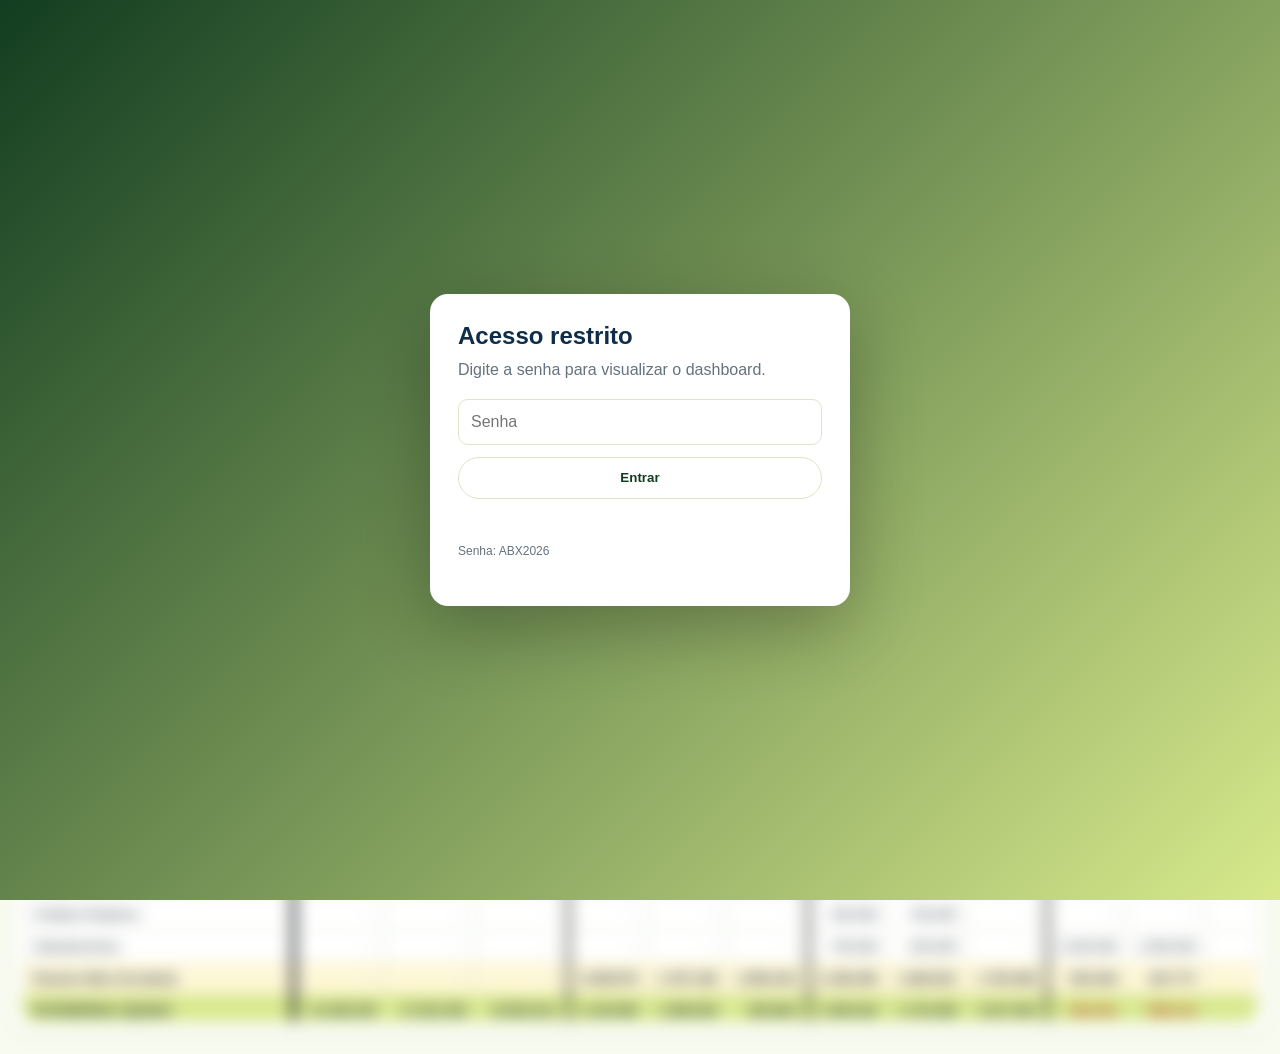
==== index.html @ f4dbfd58 "Adiciona aba Patrimonio Liquido" ====
<!doctype html>
<html lang="pt-BR">
<head>
  <meta charset="utf-8">
  <meta name="viewport" content="width=device-width, initial-scale=1">
  <title>ABX | RI Estático</title>
  <link rel="stylesheet" href="styles/app.css?v=clean1">
</head>
<body class="locked">
  <div class="auth-screen" id="authScreen"><div class="auth-card"><h2>Acesso restrito</h2><p>Digite a senha para visualizar o dashboard.</p><input id="passwordInput" type="password" placeholder="Senha" onkeydown="if(event.key==='Enter') unlock()"><button type="button" onclick="unlock()">Entrar</button><div class="error" id="passwordError"></div><p style="font-size:12px;margin-top:14px">Senha: ABX2026</p></div></div>
  <header class="hero"><h1>ABX / Água Branca — Dashboard RI Estático</h1><p>BP, DRU, Receita Gerencial U006, PIS/COFINS e Distribuição de Resultado. Layouts preservam os modelos atuais.</p></header>
  <main class="wrap">
    <section class="panel toolbar">
      <div class="field"><label>Relatório</label><div class="report-buttons"><button id="btn-BP" type="button" onclick="setReport('BP')">BP</button><button id="btn-DRE" class="disabled" type="button" title="DRE será tratado depois; relatórios ainda não enviados" onclick="return false">DRE</button><button id="btn-DRU" type="button" onclick="setReport('DRU')">DRU</button><button id="btn-U006" type="button" onclick="setReport('U006')">Campo<br>Grande</button><button id="btn-PISCOFINS" type="button" onclick="setReport('PISCOFINS')">PIS/<br>COFINS</button><button id="btn-PL" type="button" onclick="setReport('PL')">Patrim.<br>Líquido</button><button id="btn-RESUMO" type="button" onclick="setReport('RESUMO')">Resumo</button><button id="btn-DISTRIB" type="button" onclick="setReport('DISTRIB')">Lucros</button><button id="btn-ORG" type="button" onclick="setReport('ORG')">Organo<br>grama</button></div></div>
      <div class="field matrix-only"><label>Períodos</label><div class="periods" id="periodSelectors"></div></div>
      <div class="field matrix-only view-field"><label>Visualização</label><select id="modeSelect" onchange="setViewMode(this.value)"><option value="sideTotal">+ Total</option><option value="side">Só blocos</option><option value="total">Só total</option><option value="summary">Sintético</option></select></div>
      <div class="field company-field matrix-only"><span class="selector-title" id="selectorTitle">Empresas</span><div class="companies" id="companySelectors"></div></div>
      <div class="field summary-only matrix-only hidden"><label>Visão</label><div class="summary-view-buttons"><button id="summaryAllBtn" type="button" onclick="setSummaryMetric('all')">Tudo</button><button id="summaryPisBtn" type="button" onclick="setSummaryMetric('piscofins')">PIS</button><button id="summaryLucrosBtn" type="button" onclick="setSummaryMetric('lucros')">Lucros</button><button id="summaryPartBtn" type="button" onclick="toggleSummaryParticipations()">Particip.</button></div></div>
      <div class="actions matrix-only"><button id="allBtn" type="button" onclick="setAll(true)">ABX</button><button type="button" onclick="setAll(false)">Limpar</button></div>
    </section>
    <section class="cards" id="cards"></section>
    <div id="tables"><section class="panel table-panel">Carregando...</section></div>
  </main>
<script src="src/state.js?v=clean2" defer></script>
<script src="src/utils.js?v=clean2" defer></script>
<script src="src/auth.js?v=clean2" defer></script>
<script src="src/participacoes.js?v=clean2" defer></script>
<script src="src/report-helpers.js?v=clean2" defer></script>
<script src="src/selection.js?v=clean2" defer></script>
<script src="src/selectors.js?v=clean2" defer></script>
<script src="src/cards.js?v=clean2" defer></script>
<script src="src/matrix.js?v=clean2" defer></script>
<script src="src/lucros.js?v=clean2" defer></script>
<script src="src/resumo.js?v=clean2" defer></script>
<script src="src/sheet.js?v=clean2" defer></script>
<script src="src/organograma.js?v=clean2" defer></script>
<script src="src/boot.js?v=clean2" defer></script>
</body>
</html>
---- styles/app.css ----
@import url('./base.css?v=clean3');
@import url('./toolbar.css?v=clean3');
@import url('./cards.css?v=clean3');
@import url('./tables.css?v=clean3');
@import url('./piscofins.css?v=clean3');
@import url('./u006.css?v=clean3');
@import url('./lucros-org.css?v=clean3');
@import url('./layout-overrides.css?v=clean3');
@import url('./resumo.css?v=clean3');
@import url('./pl.css?v=clean3');
@import url('./responsive.css?v=clean3');
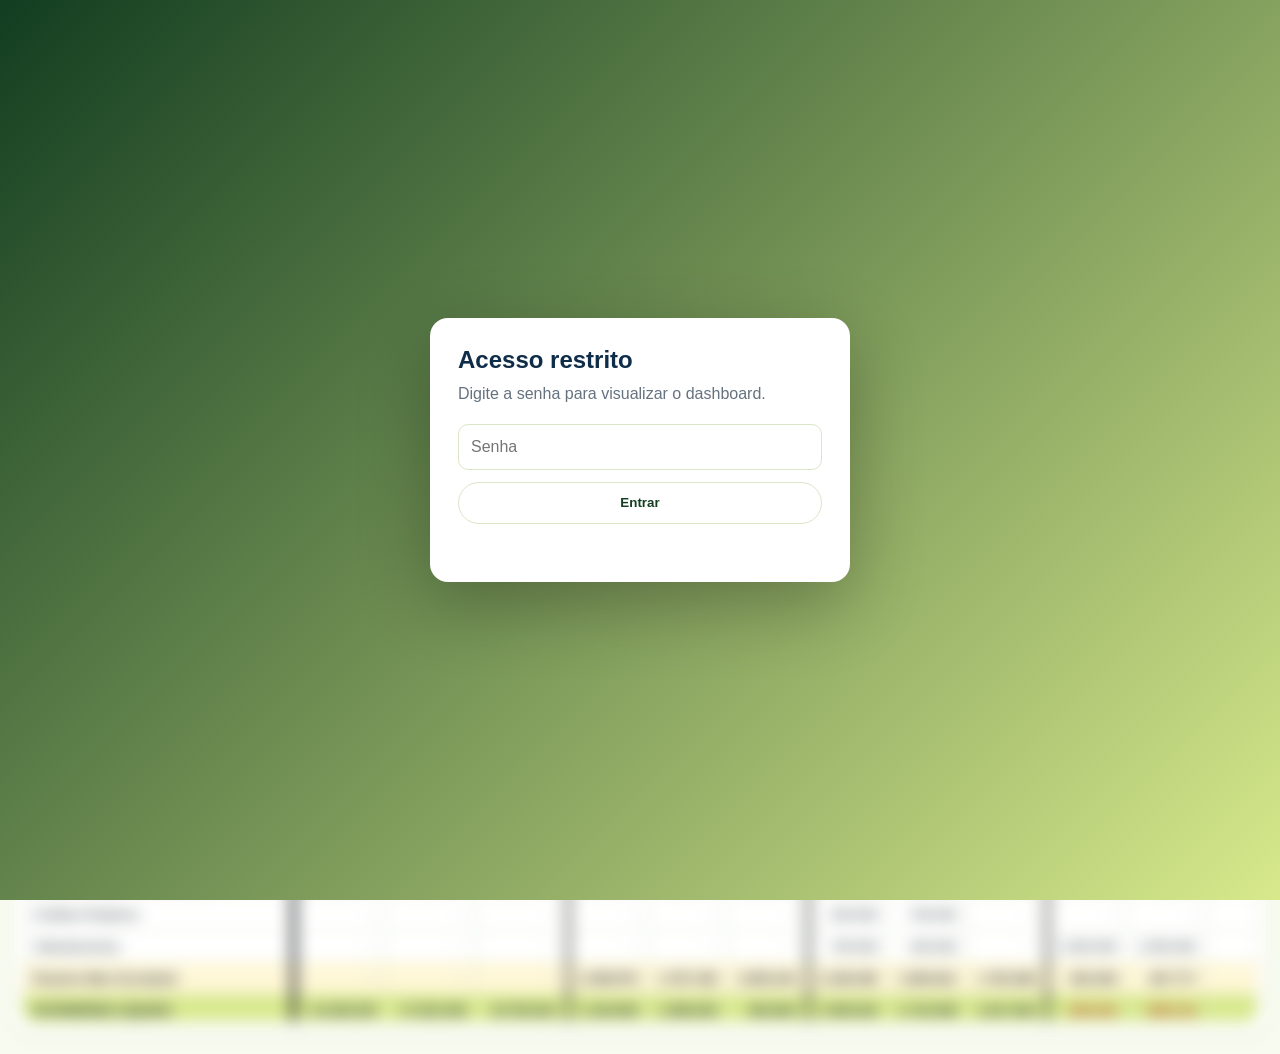
==== commit 5bd60fbe: "Publica RI julho com senha e U006 revisado" ====
--- a/index.html
+++ b/index.html
@@ -7,7 +7,7 @@
   <link rel="stylesheet" href="styles/app.css?v=clean1">
 </head>
 <body class="locked">
-  <div class="auth-screen" id="authScreen"><div class="auth-card"><h2>Acesso restrito</h2><p>Digite a senha para visualizar o dashboard.</p><input id="passwordInput" type="password" placeholder="Senha" onkeydown="if(event.key==='Enter') unlock()"><button type="button" onclick="unlock()">Entrar</button><div class="error" id="passwordError"></div><p style="font-size:12px;margin-top:14px">Senha: ABX2026</p></div></div>
+  <div class="auth-screen" id="authScreen"><div class="auth-card"><h2>Acesso restrito</h2><p>Digite a senha para visualizar o dashboard.</p><input id="passwordInput" type="password" placeholder="Senha" onkeydown="if(event.key==='Enter') unlock()"><button type="button" onclick="unlock()">Entrar</button><div class="error" id="passwordError"></div></div></div>
   <header class="hero"><h1>ABX / Água Branca — Dashboard RI Estático</h1><p>BP, DRU, Receita Gerencial U006, PIS/COFINS e Distribuição de Resultado. Layouts preservam os modelos atuais.</p></header>
   <main class="wrap">
     <section class="panel toolbar">
@@ -21,19 +21,19 @@
     <section class="cards" id="cards"></section>
     <div id="tables"><section class="panel table-panel">Carregando...</section></div>
   </main>
-<script src="src/state.js?v=clean2" defer></script>
-<script src="src/utils.js?v=clean2" defer></script>
-<script src="src/auth.js?v=clean2" defer></script>
-<script src="src/participacoes.js?v=clean2" defer></script>
-<script src="src/report-helpers.js?v=clean2" defer></script>
-<script src="src/selection.js?v=clean2" defer></script>
-<script src="src/selectors.js?v=clean2" defer></script>
-<script src="src/cards.js?v=clean2" defer></script>
-<script src="src/matrix.js?v=clean2" defer></script>
-<script src="src/lucros.js?v=clean2" defer></script>
-<script src="src/resumo.js?v=clean2" defer></script>
-<script src="src/sheet.js?v=clean2" defer></script>
-<script src="src/organograma.js?v=clean2" defer></script>
-<script src="src/boot.js?v=clean2" defer></script>
+<script src="src/state.js?v=clean3" defer></script>
+<script src="src/utils.js?v=clean3" defer></script>
+<script src="src/auth.js?v=clean3" defer></script>
+<script src="src/participacoes.js?v=clean3" defer></script>
+<script src="src/report-helpers.js?v=clean3" defer></script>
+<script src="src/selection.js?v=clean3" defer></script>
+<script src="src/selectors.js?v=clean3" defer></script>
+<script src="src/cards.js?v=clean3" defer></script>
+<script src="src/matrix.js?v=clean3" defer></script>
+<script src="src/lucros.js?v=clean3" defer></script>
+<script src="src/resumo.js?v=clean3" defer></script>
+<script src="src/sheet.js?v=clean3" defer></script>
+<script src="src/organograma.js?v=clean3" defer></script>
+<script src="src/boot.js?v=clean3" defer></script>
 </body>
 </html>
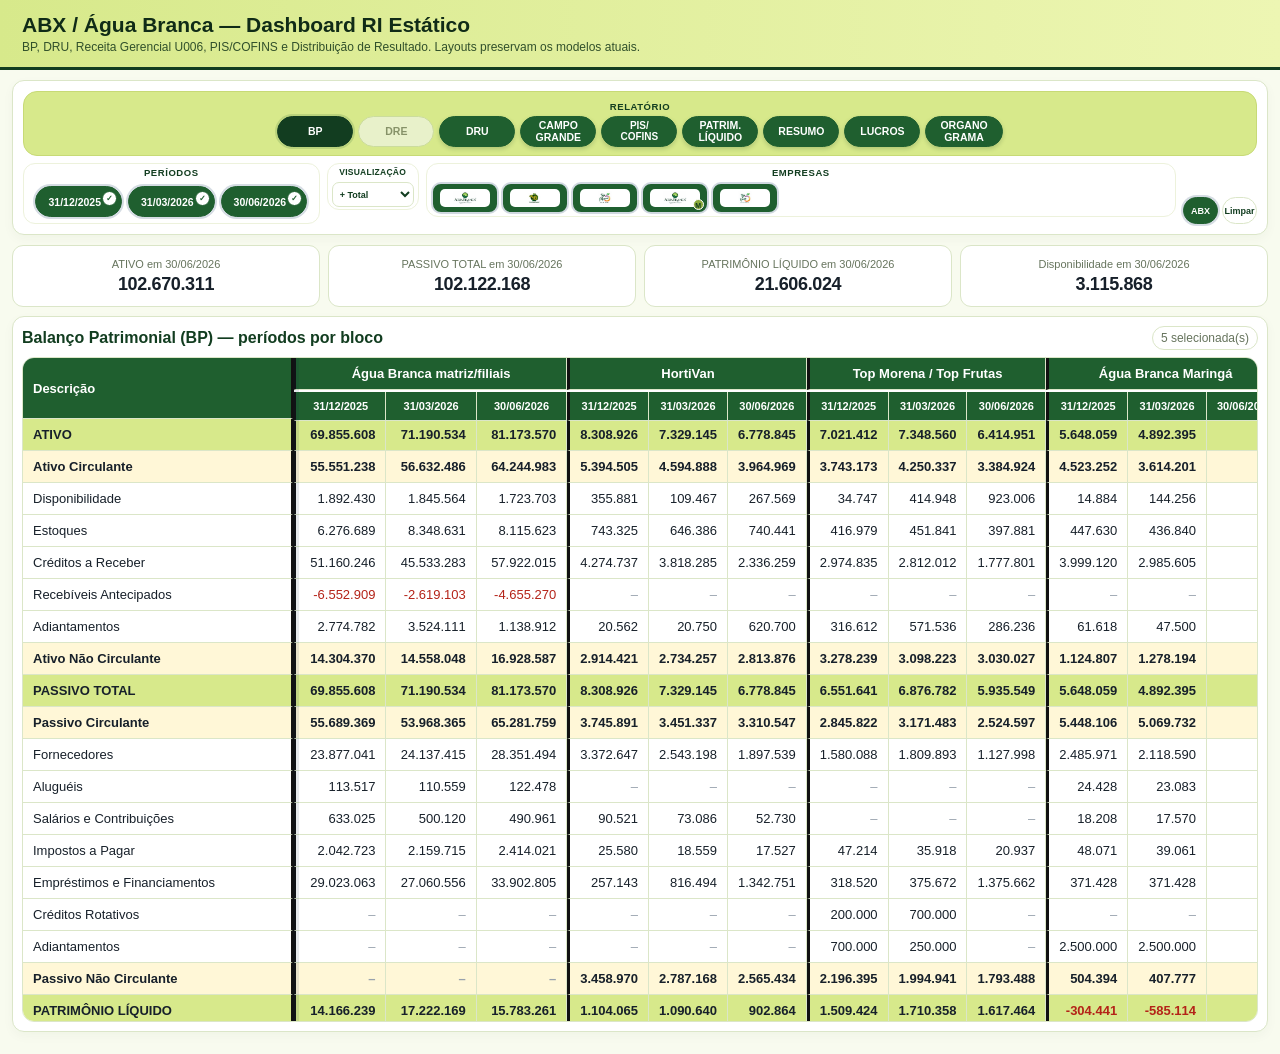
==== commit b01dc3ea: "chore: liberar acesso temporario para teste" ====
--- a/index.html
+++ b/index.html
@@ -23,7 +23,7 @@
   </main>
 <script src="src/state.js?v=clean3" defer></script>
 <script src="src/utils.js?v=clean3" defer></script>
-<script src="src/auth.js?v=clean3" defer></script>
+<script src="src/auth.js?v=teste-sem-senha1" defer></script>
 <script src="src/participacoes.js?v=clean3" defer></script>
 <script src="src/report-helpers.js?v=clean3" defer></script>
 <script src="src/selection.js?v=clean3" defer></script>
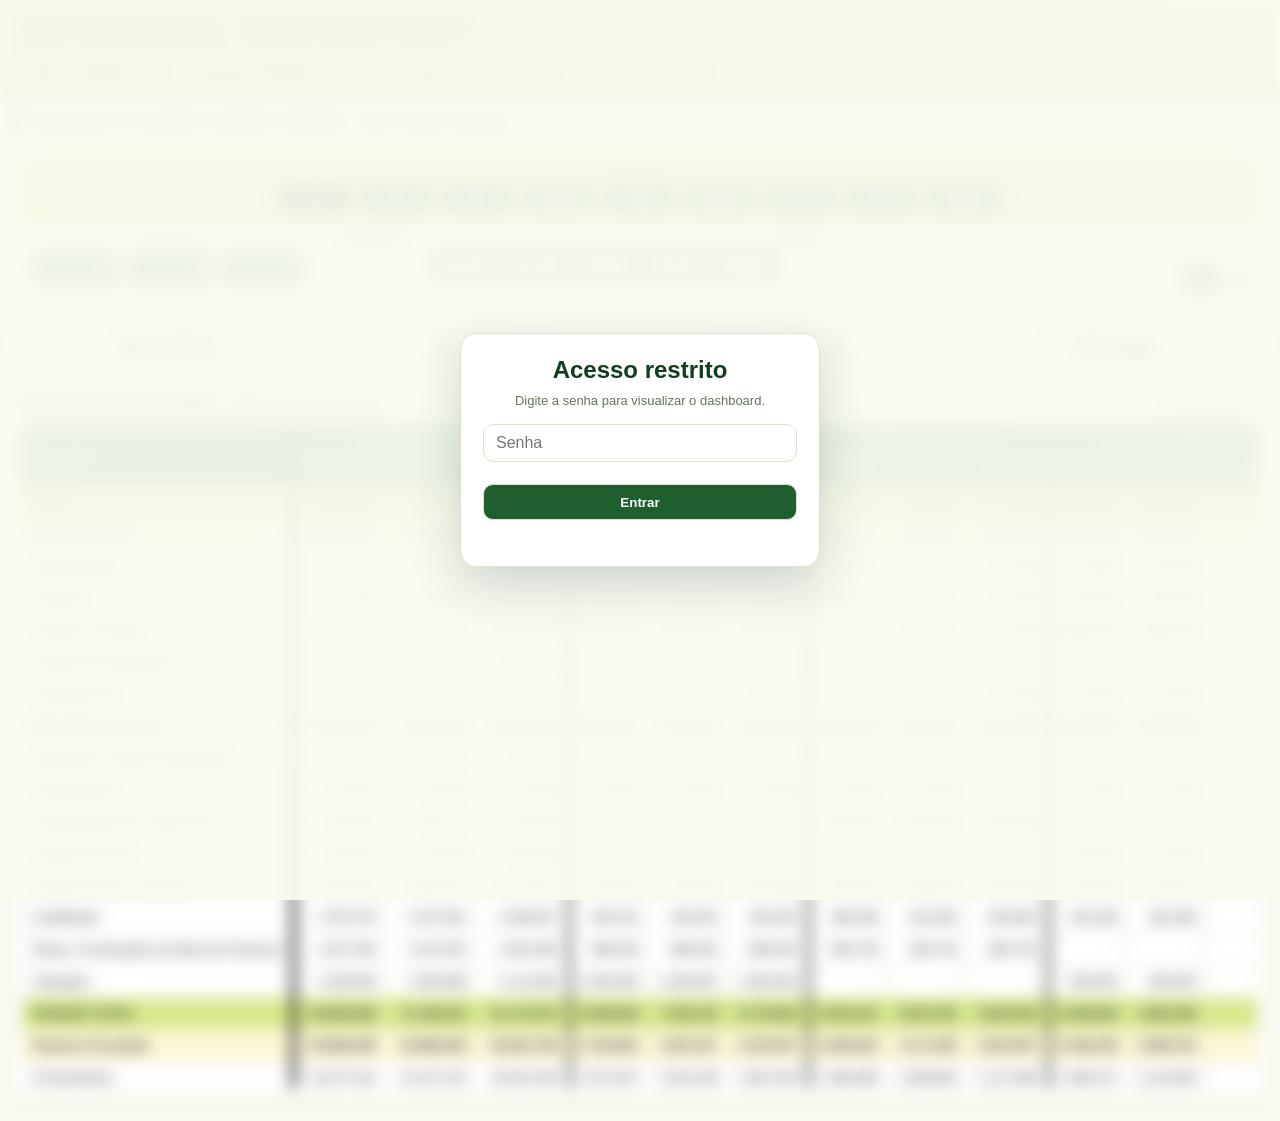
==== commit 1479d2a8: "feat: publica DRE 2026 com acesso seguro" ====
--- a/index.html
+++ b/index.html
@@ -4,14 +4,15 @@
   <meta charset="utf-8">
   <meta name="viewport" content="width=device-width, initial-scale=1">
   <title>ABX | RI Estático</title>
-  <link rel="stylesheet" href="styles/app.css?v=clean1">
+  <link rel="stylesheet" href="styles/app.css?v=dre-release1">
 </head>
 <body class="locked">
-  <div class="auth-screen" id="authScreen"><div class="auth-card"><h2>Acesso restrito</h2><p>Digite a senha para visualizar o dashboard.</p><input id="passwordInput" type="password" placeholder="Senha" onkeydown="if(event.key==='Enter') unlock()"><button type="button" onclick="unlock()">Entrar</button><div class="error" id="passwordError"></div></div></div>
-  <header class="hero"><h1>ABX / Água Branca — Dashboard RI Estático</h1><p>BP, DRU, Receita Gerencial U006, PIS/COFINS e Distribuição de Resultado. Layouts preservam os modelos atuais.</p></header>
+  <div class="auth-screen" id="authScreen"><div class="auth-card"><h2>Acesso restrito</h2><p>Digite a senha para visualizar o dashboard.</p><input id="passwordInput" type="password" placeholder="Senha" aria-label="Senha de acesso" onkeydown="if(event.key==='Enter') unlock()"><button type="button" onclick="unlock()">Entrar</button><div class="error" id="passwordError" role="alert"></div></div></div>
+  <header class="hero"><div class="hero-main"><div><h1>ABX / Água Branca — Dashboard RI Estático</h1><p>BP, DRE, DRU, Receita Gerencial U006, PIS/COFINS e Distribuição de Resultado.</p></div><button id="logoutBtn" class="logout-btn" type="button" onclick="logout()">Sair</button></div><div class="release-meta"><span>Dados: Julho/2026 e 2T26</span><span>Atualização: 04/09/2026</span><span>Responsável: Wagner Albuquerque Paixão</span><span>Versão: RI ABX v2026.09</span></div></header>
   <main class="wrap">
+    <section class="panel active-context" id="activeContext" aria-live="polite">Visualizando: carregando...</section>
     <section class="panel toolbar">
-      <div class="field"><label>Relatório</label><div class="report-buttons"><button id="btn-BP" type="button" onclick="setReport('BP')">BP</button><button id="btn-DRE" class="disabled" type="button" title="DRE será tratado depois; relatórios ainda não enviados" onclick="return false">DRE</button><button id="btn-DRU" type="button" onclick="setReport('DRU')">DRU</button><button id="btn-U006" type="button" onclick="setReport('U006')">Campo<br>Grande</button><button id="btn-PISCOFINS" type="button" onclick="setReport('PISCOFINS')">PIS/<br>COFINS</button><button id="btn-PL" type="button" onclick="setReport('PL')">Patrim.<br>Líquido</button><button id="btn-RESUMO" type="button" onclick="setReport('RESUMO')">Resumo</button><button id="btn-DISTRIB" type="button" onclick="setReport('DISTRIB')">Lucros</button><button id="btn-ORG" type="button" onclick="setReport('ORG')">Organo<br>grama</button></div></div>
+      <div class="field"><label>Relatório</label><div class="report-buttons"><button id="btn-BP" type="button" onclick="setReport('BP')">BP</button><button id="btn-DRE" type="button" onclick="setReport('DRE')">DRE</button><button id="btn-DRU" type="button" onclick="setReport('DRU')">DRU</button><button id="btn-U006" type="button" onclick="setReport('U006')">Campo<br>Grande</button><button id="btn-PISCOFINS" type="button" onclick="setReport('PISCOFINS')">PIS/<br>COFINS</button><button id="btn-PL" type="button" onclick="setReport('PL')">Patrim.<br>Líquido</button><button id="btn-RESUMO" type="button" onclick="setReport('RESUMO')">Resumo</button><button id="btn-DISTRIB" type="button" onclick="setReport('DISTRIB')">Lucros</button><button id="btn-ORG" type="button" onclick="setReport('ORG')">Organo<br>grama</button></div></div>
       <div class="field matrix-only"><label>Períodos</label><div class="periods" id="periodSelectors"></div></div>
       <div class="field matrix-only view-field"><label>Visualização</label><select id="modeSelect" onchange="setViewMode(this.value)"><option value="sideTotal">+ Total</option><option value="side">Só blocos</option><option value="total">Só total</option><option value="summary">Sintético</option></select></div>
       <div class="field company-field matrix-only"><span class="selector-title" id="selectorTitle">Empresas</span><div class="companies" id="companySelectors"></div></div>
@@ -23,13 +24,13 @@
   </main>
 <script src="src/state.js?v=clean3" defer></script>
 <script src="src/utils.js?v=clean3" defer></script>
-<script src="src/auth.js?v=teste-sem-senha1" defer></script>
+<script src="src/auth.js?v=governanca1" defer></script>
 <script src="src/participacoes.js?v=clean3" defer></script>
 <script src="src/report-helpers.js?v=clean3" defer></script>
-<script src="src/selection.js?v=clean3" defer></script>
+<script src="src/selection.js?v=dre1" defer></script>
 <script src="src/selectors.js?v=clean3" defer></script>
-<script src="src/cards.js?v=clean3" defer></script>
-<script src="src/matrix.js?v=clean3" defer></script>
+<script src="src/cards.js?v=dre1" defer></script>
+<script src="src/matrix.js?v=dre1" defer></script>
 <script src="src/lucros.js?v=clean3" defer></script>
 <script src="src/resumo.js?v=clean3" defer></script>
 <script src="src/sheet.js?v=clean3" defer></script>
--- a/styles/app.css
+++ b/styles/app.css
@@ -1,11 +1,11 @@
 @import url('./base.css?v=clean3');
 @import url('./toolbar.css?v=clean3');
 @import url('./cards.css?v=clean3');
-@import url('./tables.css?v=clean3');
+@import url('./tables.css?v=dre1');
 @import url('./piscofins.css?v=clean3');
 @import url('./u006.css?v=clean3');
 @import url('./lucros-org.css?v=clean3');
-@import url('./layout-overrides.css?v=clean3');
+@import url('./layout-overrides.css?v=dre-release1');
 @import url('./resumo.css?v=clean3');
 @import url('./pl.css?v=clean3');
 @import url('./responsive.css?v=clean3');
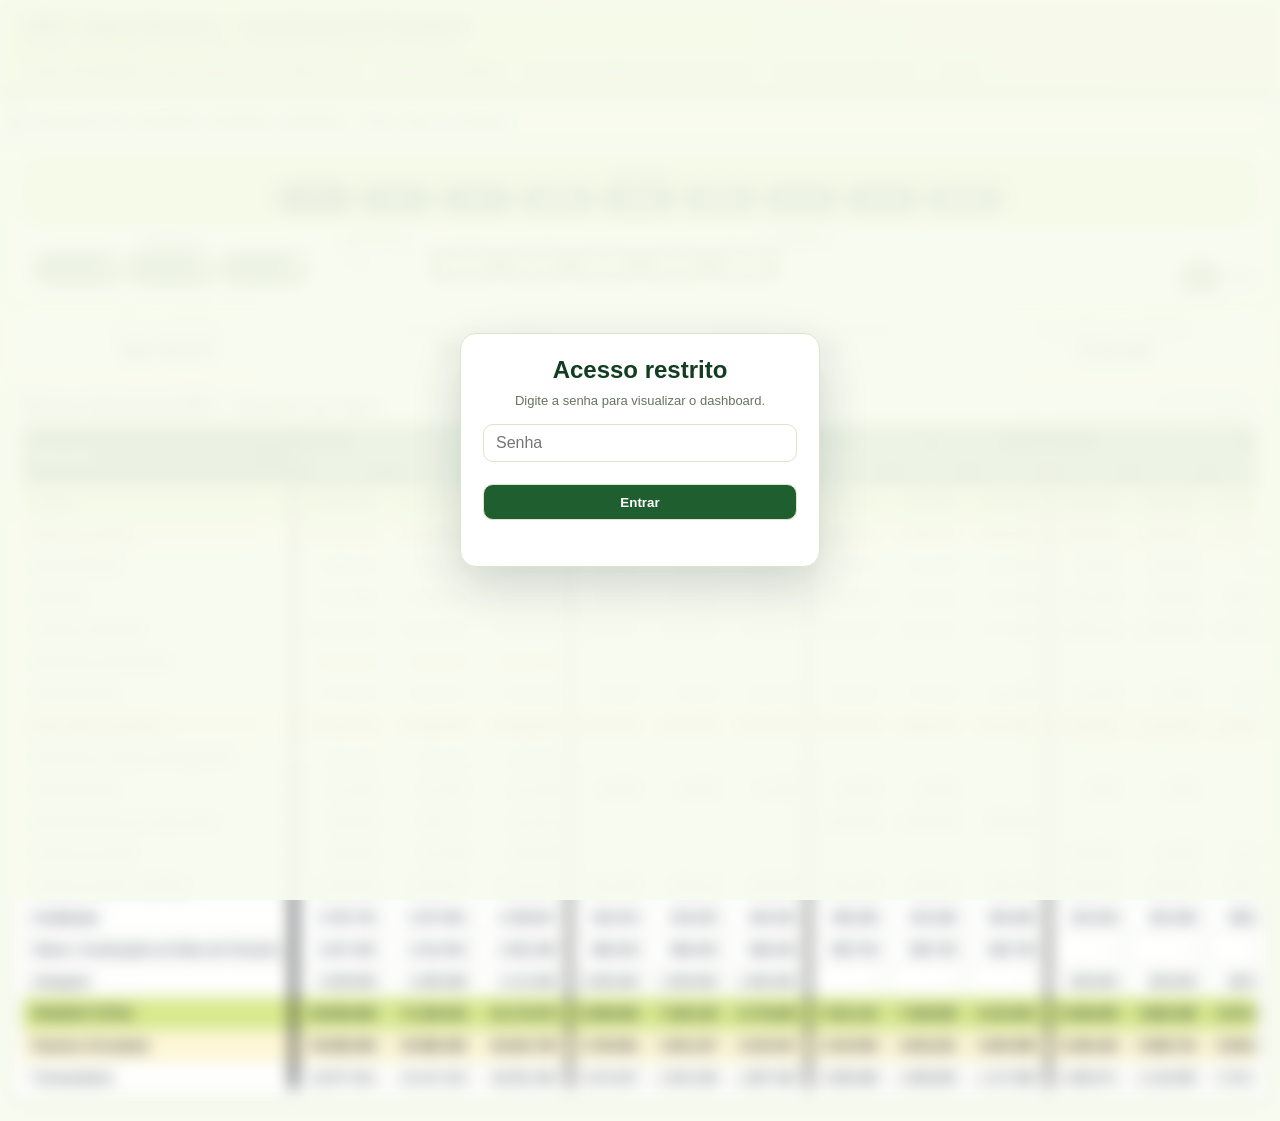
==== commit f52e05ba: "feat: publica BP 2026 auditado por unidade" ====
--- a/index.html
+++ b/index.html
@@ -8,7 +8,7 @@
 </head>
 <body class="locked">
   <div class="auth-screen" id="authScreen"><div class="auth-card"><h2>Acesso restrito</h2><p>Digite a senha para visualizar o dashboard.</p><input id="passwordInput" type="password" placeholder="Senha" aria-label="Senha de acesso" onkeydown="if(event.key==='Enter') unlock()"><button type="button" onclick="unlock()">Entrar</button><div class="error" id="passwordError" role="alert"></div></div></div>
-  <header class="hero"><div class="hero-main"><div><h1>ABX / Água Branca — Dashboard RI Estático</h1><p>BP, DRE, DRU, Receita Gerencial U006, PIS/COFINS e Distribuição de Resultado.</p></div><button id="logoutBtn" class="logout-btn" type="button" onclick="logout()">Sair</button></div><div class="release-meta"><span>Dados: Julho/2026 e 2T26</span><span>Atualização: 04/09/2026</span><span>Responsável: Wagner Albuquerque Paixão</span><span>Versão: RI ABX v2026.09</span></div></header>
+  <header class="hero"><div class="hero-main"><div><h1>ABX / Água Branca — Dashboard RI Estático</h1><p>BP, DRE, DRU, Receita Gerencial U006, PIS/COFINS e Distribuição de Resultado.</p></div><button id="logoutBtn" class="logout-btn" type="button" onclick="logout()">Sair</button></div><div class="release-meta"><span>Dados: BP 30/06/2026 · demais módulos até Julho/2026 e 2T26</span><span>Atualização: 14/09/2026</span><span>Responsável: Wagner Albuquerque Paixão</span><span>Versão: RI ABX v2026.09.14 — auditada</span></div></header>
   <main class="wrap">
     <section class="panel active-context" id="activeContext" aria-live="polite">Visualizando: carregando...</section>
     <section class="panel toolbar">
@@ -29,7 +29,7 @@
 <script src="src/report-helpers.js?v=clean3" defer></script>
 <script src="src/selection.js?v=dre1" defer></script>
 <script src="src/selectors.js?v=clean3" defer></script>
-<script src="src/cards.js?v=dre1" defer></script>
+<script src="src/cards.js?v=bp-audit1" defer></script>
 <script src="src/matrix.js?v=dre1" defer></script>
 <script src="src/lucros.js?v=clean3" defer></script>
 <script src="src/resumo.js?v=clean3" defer></script>
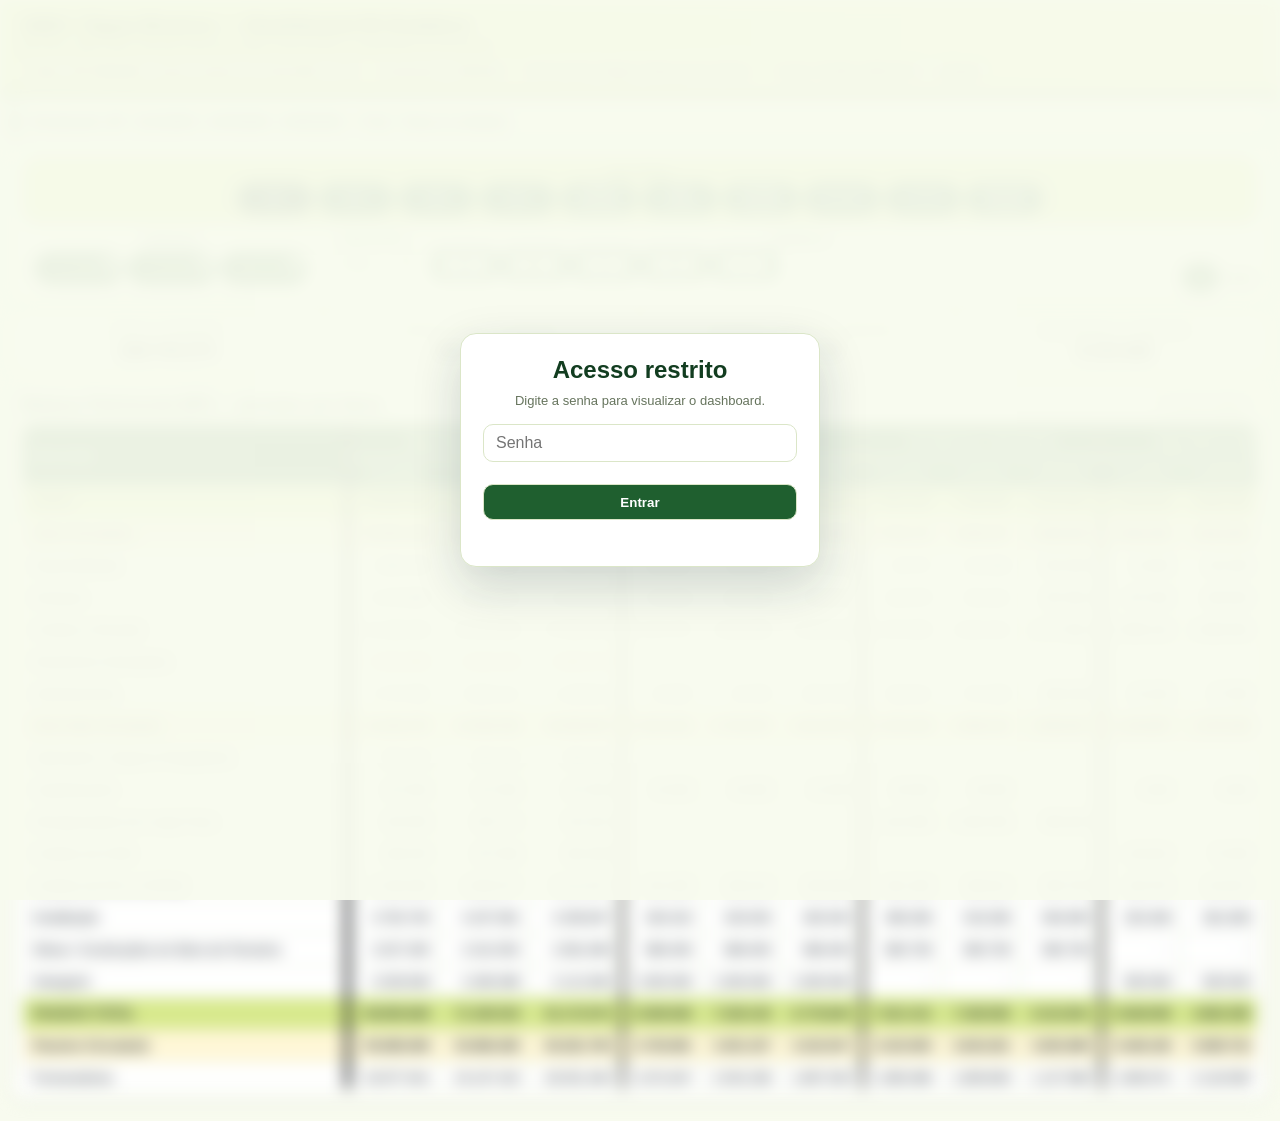
==== commit 48313f0a: "feat: Implementa DFC com base BP contábil/DRE e isola ajuste PL gerencial" ====
--- a/index.html
+++ b/index.html
@@ -8,11 +8,11 @@
 </head>
 <body class="locked">
   <div class="auth-screen" id="authScreen"><div class="auth-card"><h2>Acesso restrito</h2><p>Digite a senha para visualizar o dashboard.</p><input id="passwordInput" type="password" placeholder="Senha" aria-label="Senha de acesso" onkeydown="if(event.key==='Enter') unlock()"><button type="button" onclick="unlock()">Entrar</button><div class="error" id="passwordError" role="alert"></div></div></div>
-  <header class="hero"><div class="hero-main"><div><h1>ABX / Água Branca — Dashboard RI Estático</h1><p>BP, DRE, DRU, Receita Gerencial U006, PIS/COFINS e Distribuição de Resultado.</p></div><button id="logoutBtn" class="logout-btn" type="button" onclick="logout()">Sair</button></div><div class="release-meta"><span>Dados: BP 30/06/2026 · demais módulos até Julho/2026 e 2T26</span><span>Atualização: 14/09/2026</span><span>Responsável: Wagner Albuquerque Paixão</span><span>Versão: RI ABX v2026.09.14 — auditada</span></div></header>
+  <header class="hero"><div class="hero-main"><div><h1>ABX / Água Branca — Dashboard RI Estático</h1><p>BP, DFC, DRE, DRU, Receita Gerencial U006, PIS/COFINS e Distribuição de Resultado.</p></div><button id="logoutBtn" class="logout-btn" type="button" onclick="logout()">Sair</button></div><div class="release-meta"><span>Dados: BP 30/06/2026 · demais módulos até Julho/2026 e 2T26</span><span>Atualização: 14/09/2026</span><span>Responsável: Wagner Albuquerque Paixão</span><span>Versão: RI ABX v2026.09.14 — auditada</span></div></header>
   <main class="wrap">
     <section class="panel active-context" id="activeContext" aria-live="polite">Visualizando: carregando...</section>
     <section class="panel toolbar">
-      <div class="field"><label>Relatório</label><div class="report-buttons"><button id="btn-BP" type="button" onclick="setReport('BP')">BP</button><button id="btn-DRE" type="button" onclick="setReport('DRE')">DRE</button><button id="btn-DRU" type="button" onclick="setReport('DRU')">DRU</button><button id="btn-U006" type="button" onclick="setReport('U006')">Campo<br>Grande</button><button id="btn-PISCOFINS" type="button" onclick="setReport('PISCOFINS')">PIS/<br>COFINS</button><button id="btn-PL" type="button" onclick="setReport('PL')">Patrim.<br>Líquido</button><button id="btn-RESUMO" type="button" onclick="setReport('RESUMO')">Resumo</button><button id="btn-DISTRIB" type="button" onclick="setReport('DISTRIB')">Lucros</button><button id="btn-ORG" type="button" onclick="setReport('ORG')">Organo<br>grama</button></div></div>
+      <div class="field"><label>Relatório</label><div class="report-buttons"><button id="btn-BP" type="button" onclick="setReport('BP')">BP</button><button id="btn-DFC" type="button" onclick="setReport('DFC')">DFC</button><button id="btn-DRE" type="button" onclick="setReport('DRE')">DRE</button><button id="btn-DRU" type="button" onclick="setReport('DRU')">DRU</button><button id="btn-U006" type="button" onclick="setReport('U006')">Campo<br>Grande</button><button id="btn-PISCOFINS" type="button" onclick="setReport('PISCOFINS')">PIS/<br>COFINS</button><button id="btn-PL" type="button" onclick="setReport('PL')">Patrim.<br>Líquido</button><button id="btn-RESUMO" type="button" onclick="setReport('RESUMO')">Resumo</button><button id="btn-DISTRIB" type="button" onclick="setReport('DISTRIB')">Lucros</button><button id="btn-ORG" type="button" onclick="setReport('ORG')">Organo<br>grama</button></div></div>
       <div class="field matrix-only"><label>Períodos</label><div class="periods" id="periodSelectors"></div></div>
       <div class="field matrix-only view-field"><label>Visualização</label><select id="modeSelect" onchange="setViewMode(this.value)"><option value="sideTotal">+ Total</option><option value="side">Só blocos</option><option value="total">Só total</option><option value="summary">Sintético</option></select></div>
       <div class="field company-field matrix-only"><span class="selector-title" id="selectorTitle">Empresas</span><div class="companies" id="companySelectors"></div></div>
@@ -27,12 +27,12 @@
 <script src="src/auth.js?v=governanca1" defer></script>
 <script src="src/participacoes.js?v=clean3" defer></script>
 <script src="src/report-helpers.js?v=clean3" defer></script>
-<script src="src/selection.js?v=dre1" defer></script>
+<script src="src/selection.js?v=dfc-preliminar1" defer></script>
 <script src="src/selectors.js?v=clean3" defer></script>
-<script src="src/cards.js?v=bp-audit1" defer></script>
-<script src="src/matrix.js?v=dre1" defer></script>
+<script src="src/cards.js?v=dfc-preliminar1" defer></script>
+<script src="src/matrix.js?v=dfc-bp-dre1" defer></script>
 <script src="src/lucros.js?v=clean3" defer></script>
-<script src="src/resumo.js?v=clean3" defer></script>
+<script src="src/resumo.js?v=pl-scope1" defer></script>
 <script src="src/sheet.js?v=clean3" defer></script>
 <script src="src/organograma.js?v=clean3" defer></script>
 <script src="src/boot.js?v=clean3" defer></script>
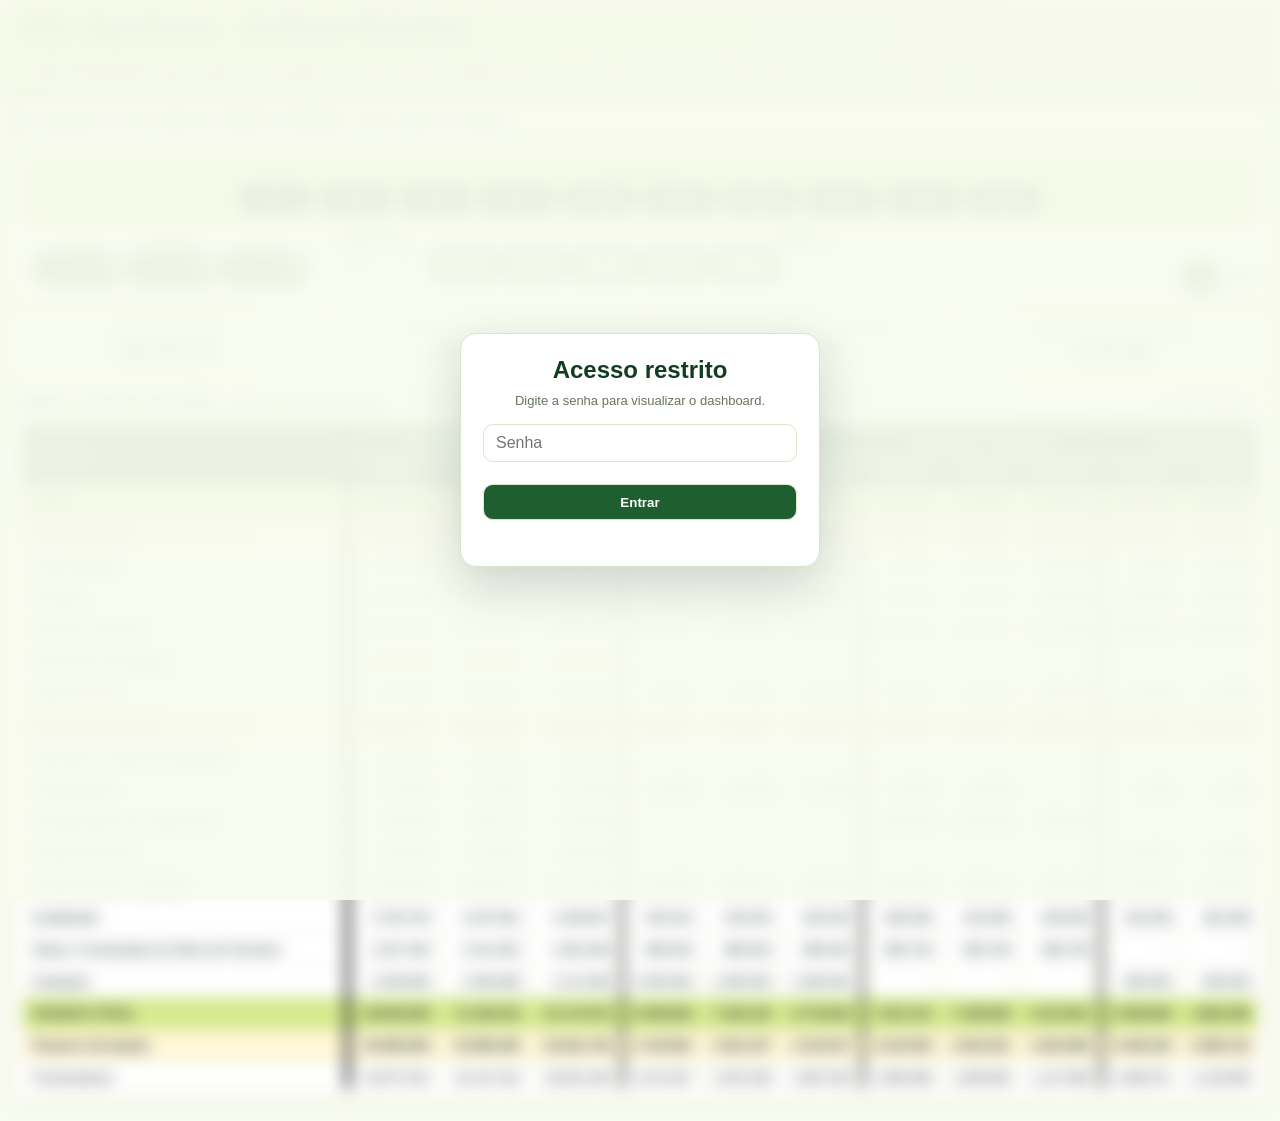
==== commit 90c71fb5: "feat: publica apresentação executiva da DFC" ====
--- a/index.html
+++ b/index.html
@@ -8,11 +8,11 @@
 </head>
 <body class="locked">
   <div class="auth-screen" id="authScreen"><div class="auth-card"><h2>Acesso restrito</h2><p>Digite a senha para visualizar o dashboard.</p><input id="passwordInput" type="password" placeholder="Senha" aria-label="Senha de acesso" onkeydown="if(event.key==='Enter') unlock()"><button type="button" onclick="unlock()">Entrar</button><div class="error" id="passwordError" role="alert"></div></div></div>
-  <header class="hero"><div class="hero-main"><div><h1>ABX / Água Branca — Dashboard RI Estático</h1><p>BP, DFC, DRE, DRU, Receita Gerencial U006, PIS/COFINS e Distribuição de Resultado.</p></div><button id="logoutBtn" class="logout-btn" type="button" onclick="logout()">Sair</button></div><div class="release-meta"><span>Dados: BP 30/06/2026 · demais módulos até Julho/2026 e 2T26</span><span>Atualização: 14/09/2026</span><span>Responsável: Wagner Albuquerque Paixão</span><span>Versão: RI ABX v2026.09.14 — auditada</span></div></header>
+  <header class="hero"><div class="hero-main"><div><h1>ABX / Água Branca — Dashboard RI Estático</h1><p>BP, DRE, DFC, DRU, Receita Gerencial U006, PIS/COFINS e Distribuição de Resultado.</p></div><button id="logoutBtn" class="logout-btn" type="button" onclick="logout()">Sair</button></div><div class="release-meta"><span>Dados: BP 30/06/2026 · demais módulos até Julho/2026 e 2T26</span><span>Atualização: 14/09/2026</span><span>Responsável: Wagner Albuquerque Paixão</span><span>Versão: RI ABX v2026.09.14 — auditada</span></div></header>
   <main class="wrap">
     <section class="panel active-context" id="activeContext" aria-live="polite">Visualizando: carregando...</section>
     <section class="panel toolbar">
-      <div class="field"><label>Relatório</label><div class="report-buttons"><button id="btn-BP" type="button" onclick="setReport('BP')">BP</button><button id="btn-DFC" type="button" onclick="setReport('DFC')">DFC</button><button id="btn-DRE" type="button" onclick="setReport('DRE')">DRE</button><button id="btn-DRU" type="button" onclick="setReport('DRU')">DRU</button><button id="btn-U006" type="button" onclick="setReport('U006')">Campo<br>Grande</button><button id="btn-PISCOFINS" type="button" onclick="setReport('PISCOFINS')">PIS/<br>COFINS</button><button id="btn-PL" type="button" onclick="setReport('PL')">Patrim.<br>Líquido</button><button id="btn-RESUMO" type="button" onclick="setReport('RESUMO')">Resumo</button><button id="btn-DISTRIB" type="button" onclick="setReport('DISTRIB')">Lucros</button><button id="btn-ORG" type="button" onclick="setReport('ORG')">Organo<br>grama</button></div></div>
+      <div class="field"><label>Relatório</label><div class="report-buttons"><button id="btn-BP" type="button" onclick="setReport('BP')">BP</button><button id="btn-DRE" type="button" onclick="setReport('DRE')">DRE</button><button id="btn-DFC" type="button" onclick="setReport('DFC')">DFC</button><button id="btn-DRU" type="button" onclick="setReport('DRU')">DRU</button><button id="btn-U006" type="button" onclick="setReport('U006')">Campo<br>Grande</button><button id="btn-PISCOFINS" type="button" onclick="setReport('PISCOFINS')">PIS/<br>COFINS</button><button id="btn-PL" type="button" onclick="setReport('PL')">Patrim.<br>Líquido</button><button id="btn-RESUMO" type="button" onclick="setReport('RESUMO')">Resumo</button><button id="btn-DISTRIB" type="button" onclick="setReport('DISTRIB')">Lucros</button><button id="btn-ORG" type="button" onclick="setReport('ORG')">Organo<br>grama</button></div></div>
       <div class="field matrix-only"><label>Períodos</label><div class="periods" id="periodSelectors"></div></div>
       <div class="field matrix-only view-field"><label>Visualização</label><select id="modeSelect" onchange="setViewMode(this.value)"><option value="sideTotal">+ Total</option><option value="side">Só blocos</option><option value="total">Só total</option><option value="summary">Sintético</option></select></div>
       <div class="field company-field matrix-only"><span class="selector-title" id="selectorTitle">Empresas</span><div class="companies" id="companySelectors"></div></div>
@@ -29,10 +29,10 @@
 <script src="src/report-helpers.js?v=clean3" defer></script>
 <script src="src/selection.js?v=dfc-preliminar1" defer></script>
 <script src="src/selectors.js?v=clean3" defer></script>
-<script src="src/cards.js?v=dfc-preliminar1" defer></script>
-<script src="src/matrix.js?v=dfc-bp-dre1" defer></script>
+<script src="src/cards.js?v=dfc-sem-resumo1" defer></script>
+<script src="src/matrix.js?v=dfc-sem-nota1" defer></script>
 <script src="src/lucros.js?v=clean3" defer></script>
-<script src="src/resumo.js?v=pl-scope1" defer></script>
+<script src="src/resumo.js?v=pl-clean1" defer></script>
 <script src="src/sheet.js?v=clean3" defer></script>
 <script src="src/organograma.js?v=clean3" defer></script>
 <script src="src/boot.js?v=clean3" defer></script>
